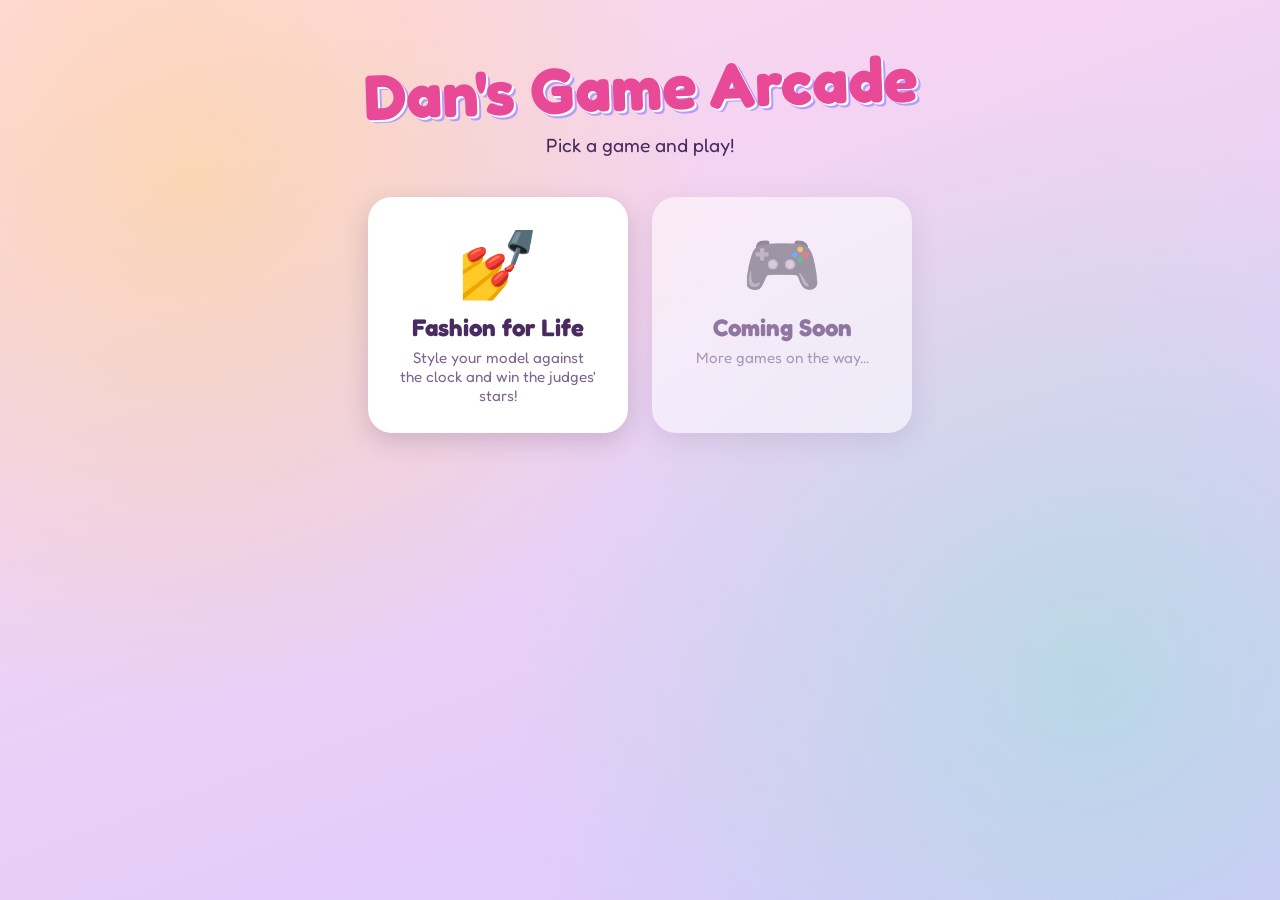
==== index.html @ 33e24d4d "Game arcade + Fashion for Life" ====
<!DOCTYPE html>
<html lang="en">
<head>
<meta charset="UTF-8">
<meta name="viewport" content="width=device-width, initial-scale=1">
<title>Dan's Game Arcade</title>
<link href="https://fonts.googleapis.com/css2?family=Fredoka:wght@400;600;700&display=swap" rel="stylesheet">
<style>
  * { margin: 0; padding: 0; box-sizing: border-box; }
  body {
    font-family: 'Fredoka', 'Chalkboard SE', 'Comic Sans MS', sans-serif;
    min-height: 100dvh;
    display: flex; flex-direction: column; align-items: center;
    padding: 48px 20px;
    color: #4a2b5f;
    background:
      radial-gradient(circle at 15% 20%, rgba(255, 212, 71, .35), transparent 40%),
      radial-gradient(circle at 85% 75%, rgba(127, 232, 198, .4), transparent 45%),
      linear-gradient(160deg, #ffd9ec, #d9c8ff);
  }
  h1 {
    font-size: clamp(2.4rem, 7vw, 4rem);
    color: #e84a97;
    text-shadow: 2px 2px 0 #fff, 4px 4px 0 #b79cff;
    transform: rotate(-2deg);
    margin-bottom: 8px;
  }
  .sub { font-size: 1.2rem; margin-bottom: 40px; }
  .games { display: flex; flex-wrap: wrap; gap: 24px; justify-content: center; max-width: 900px; }
  .game-card {
    display: block; text-decoration: none; color: inherit;
    background: #fff; border-radius: 24px; padding: 28px 32px;
    width: 260px; text-align: center;
    box-shadow: 0 8px 24px rgba(74, 43, 95, .2);
    transition: transform .15s;
  }
  .game-card:hover, .game-card:focus-visible { transform: translateY(-6px) rotate(-1deg); }
  .game-card .icon { font-size: 4rem; }
  .game-card h2 { font-size: 1.5rem; margin: 10px 0 6px; }
  .game-card p { font-size: .95rem; color: #7a6690; }
  .soon { opacity: .55; pointer-events: none; }
</style>
</head>
<body>
  <h1>Dan's Game Arcade</h1>
  <p class="sub">Pick a game and play!</p>
  <div class="games">
    <a class="game-card" href="fashion-for-life/">
      <div class="icon">💅</div>
      <h2>Fashion for Life</h2>
      <p>Style your model against the clock and win the judges' stars!</p>
    </a>
    <div class="game-card soon">
      <div class="icon">🎮</div>
      <h2>Coming Soon</h2>
      <p>More games on the way…</p>
    </div>
  </div>
</body>
</html>
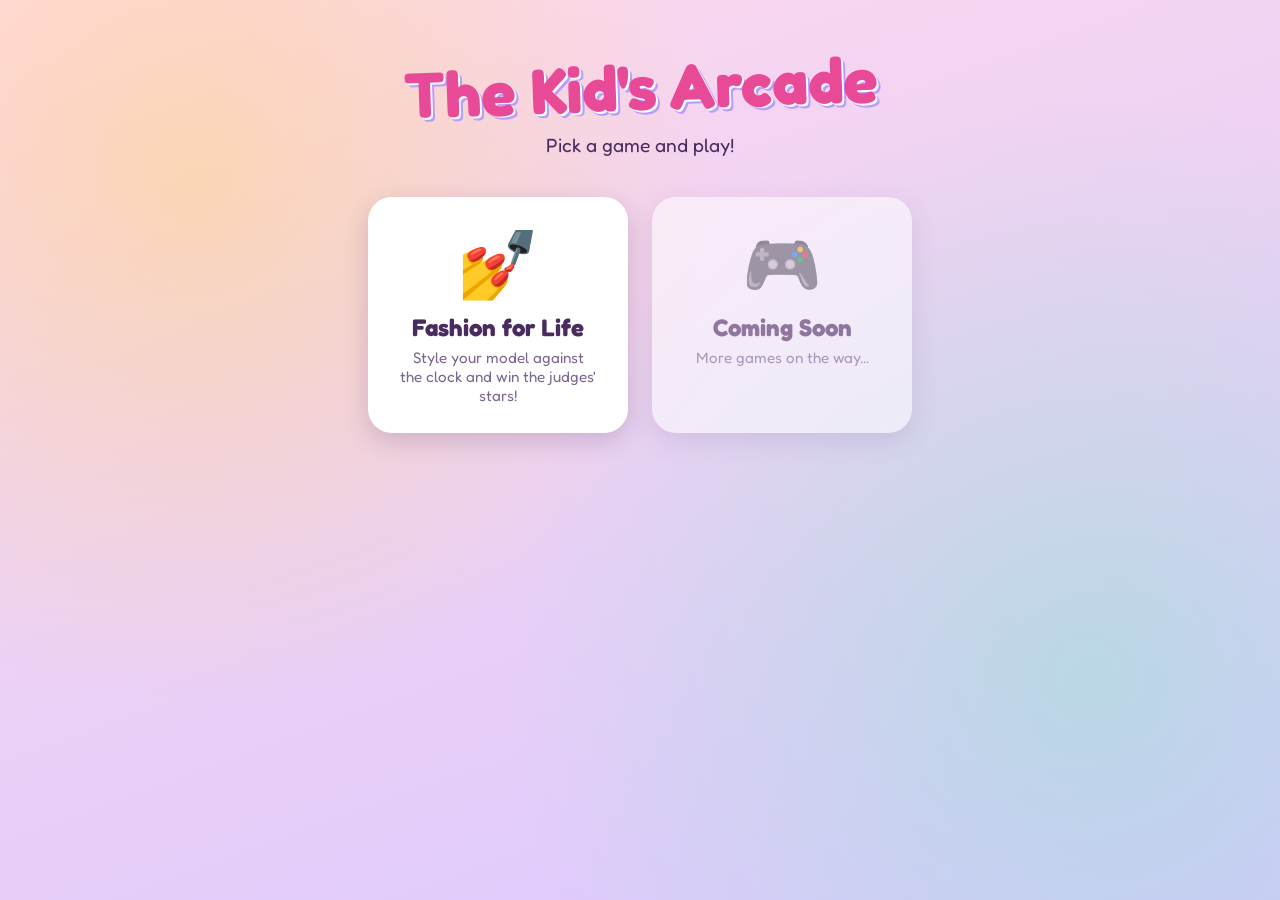
==== commit e25c783f: "Rename arcade to The Kid's Arcade" ====
--- a/index.html
+++ b/index.html
@@ -3,7 +3,7 @@
 <head>
 <meta charset="UTF-8">
 <meta name="viewport" content="width=device-width, initial-scale=1">
-<title>Dan's Game Arcade</title>
+<title>The Kid's Arcade</title>
 <link href="https://fonts.googleapis.com/css2?family=Fredoka:wght@400;600;700&display=swap" rel="stylesheet">
 <style>
   * { margin: 0; padding: 0; box-sizing: border-box; }
@@ -42,7 +42,7 @@
 </style>
 </head>
 <body>
-  <h1>Dan's Game Arcade</h1>
+  <h1>The Kid's Arcade</h1>
   <p class="sub">Pick a game and play!</p>
   <div class="games">
     <a class="game-card" href="fashion-for-life/">
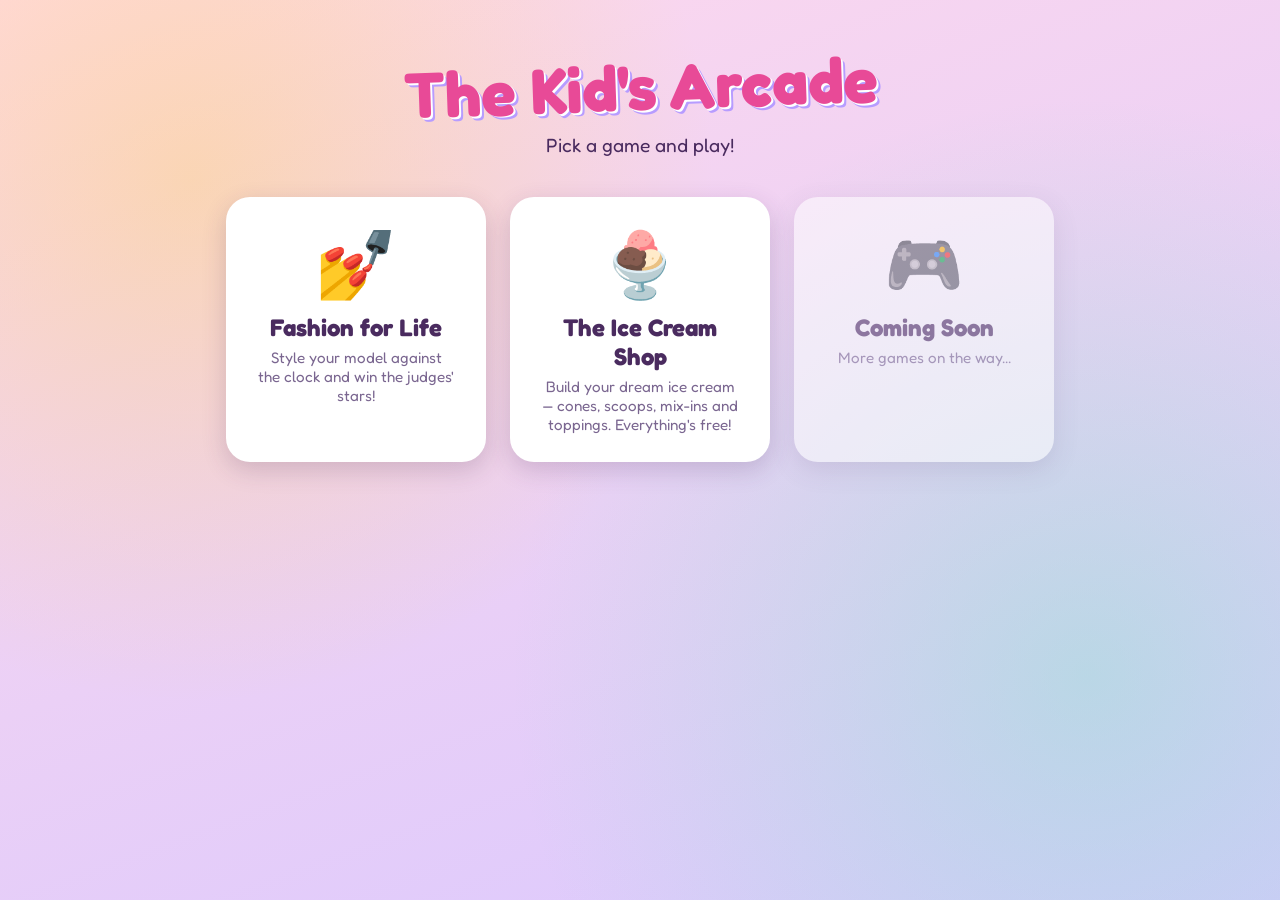
==== commit 0c932028: "Add The Ice Cream Shop game" ====
--- a/index.html
+++ b/index.html
@@ -50,6 +50,11 @@
       <h2>Fashion for Life</h2>
       <p>Style your model against the clock and win the judges' stars!</p>
     </a>
+    <a class="game-card" href="ice-cream-shop/">
+      <div class="icon">🍨</div>
+      <h2>The Ice Cream Shop</h2>
+      <p>Build your dream ice cream — cones, scoops, mix-ins and toppings. Everything's free!</p>
+    </a>
     <div class="game-card soon">
       <div class="icon">🎮</div>
       <h2>Coming Soon</h2>
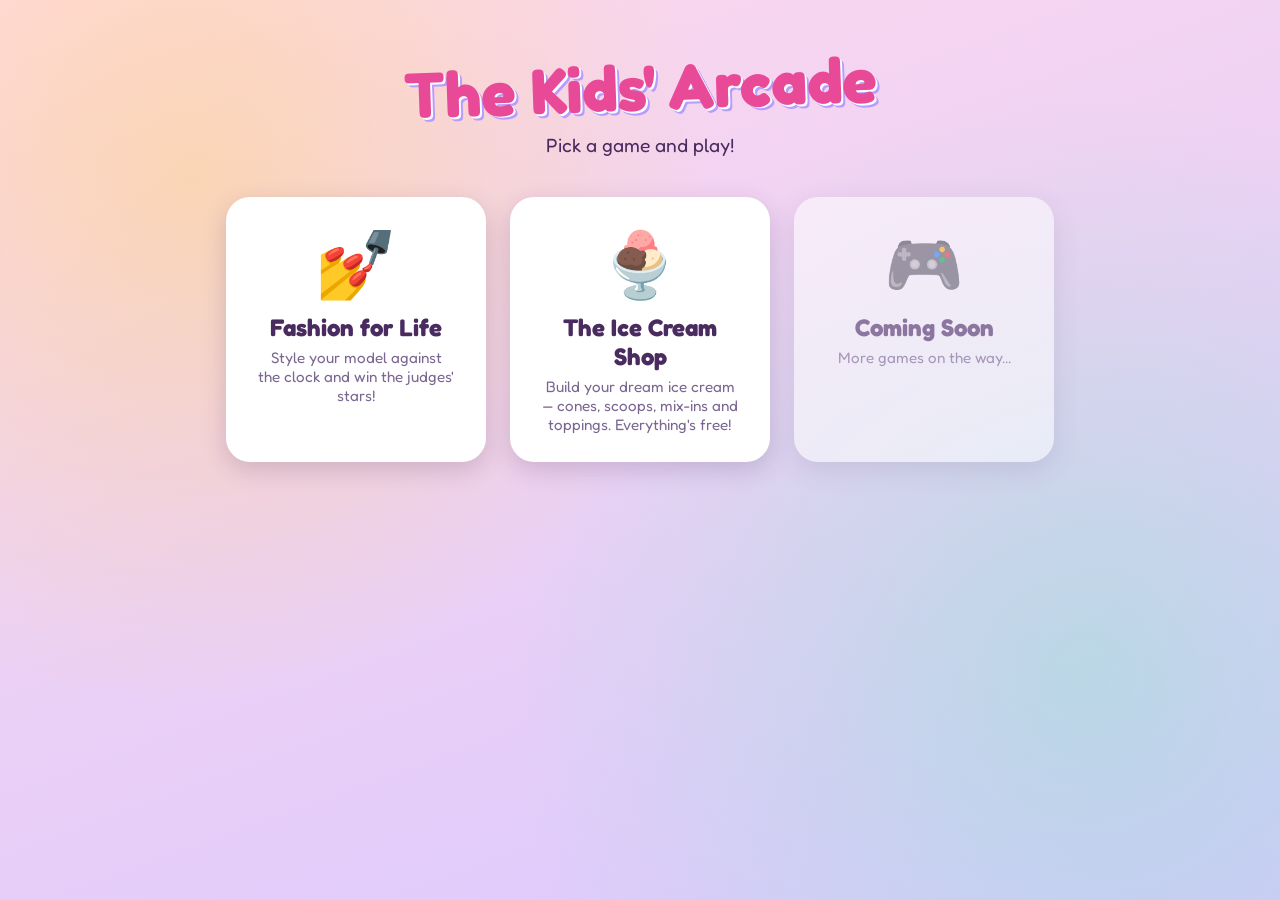
==== commit 0f9cfd77: "Per-scoop toppings, spiral swirl, plural topping names, Kids' Arcade title" ====
--- a/index.html
+++ b/index.html
@@ -3,7 +3,7 @@
 <head>
 <meta charset="UTF-8">
 <meta name="viewport" content="width=device-width, initial-scale=1">
-<title>The Kid's Arcade</title>
+<title>The Kids' Arcade</title>
 <link href="https://fonts.googleapis.com/css2?family=Fredoka:wght@400;600;700&display=swap" rel="stylesheet">
 <style>
   * { margin: 0; padding: 0; box-sizing: border-box; }
@@ -42,7 +42,7 @@
 </style>
 </head>
 <body>
-  <h1>The Kid's Arcade</h1>
+  <h1>The Kids' Arcade</h1>
   <p class="sub">Pick a game and play!</p>
   <div class="games">
     <a class="game-card" href="fashion-for-life/">
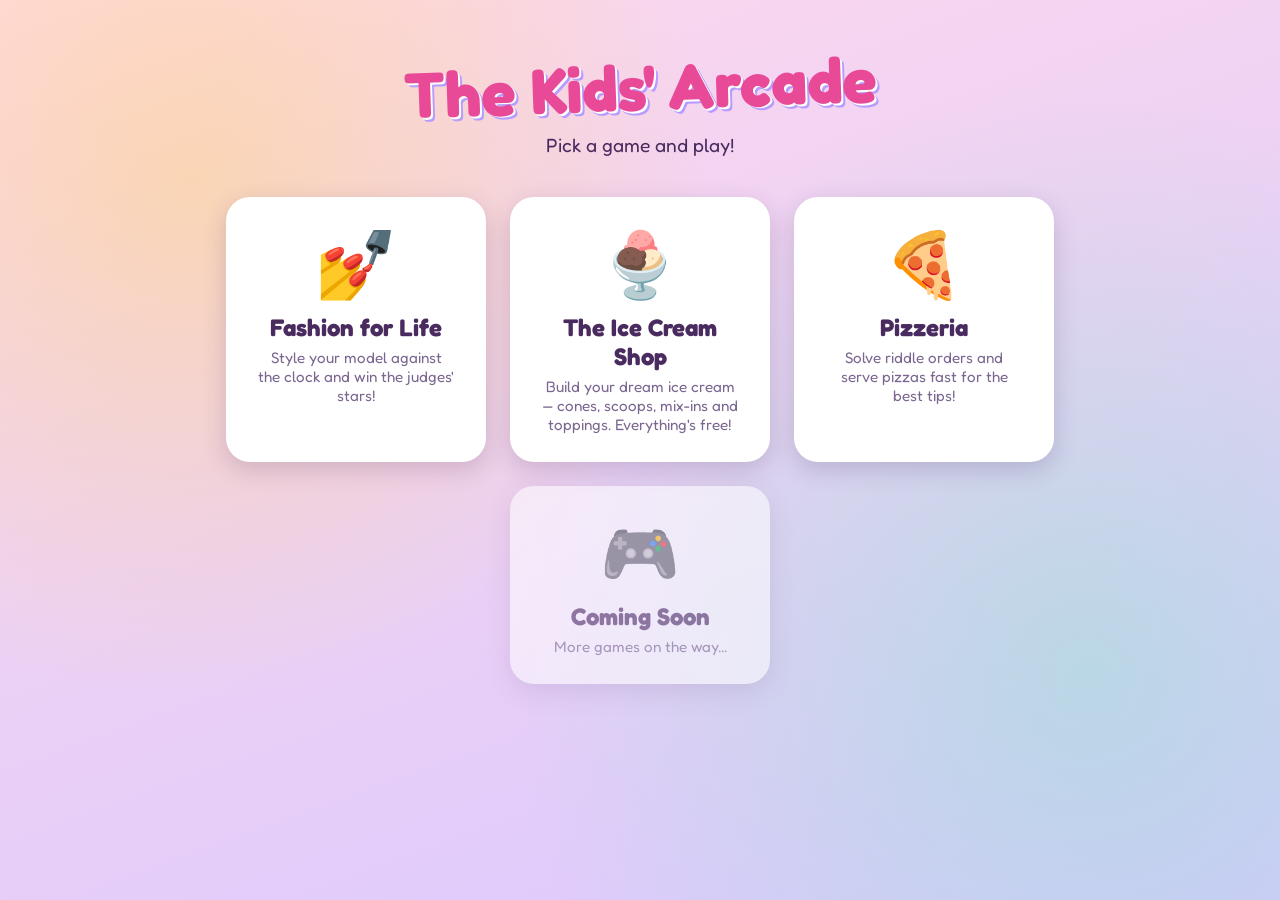
==== commit cc14275d: "Add Pizzeria game: riddle orders, patience clock, tips, topping unlocks" ====
--- a/index.html
+++ b/index.html
@@ -55,6 +55,11 @@
       <h2>The Ice Cream Shop</h2>
       <p>Build your dream ice cream — cones, scoops, mix-ins and toppings. Everything's free!</p>
     </a>
+    <a class="game-card" href="pizzeria/">
+      <div class="icon">🍕</div>
+      <h2>Pizzeria</h2>
+      <p>Solve riddle orders and serve pizzas fast for the best tips!</p>
+    </a>
     <div class="game-card soon">
       <div class="icon">🎮</div>
       <h2>Coming Soon</h2>
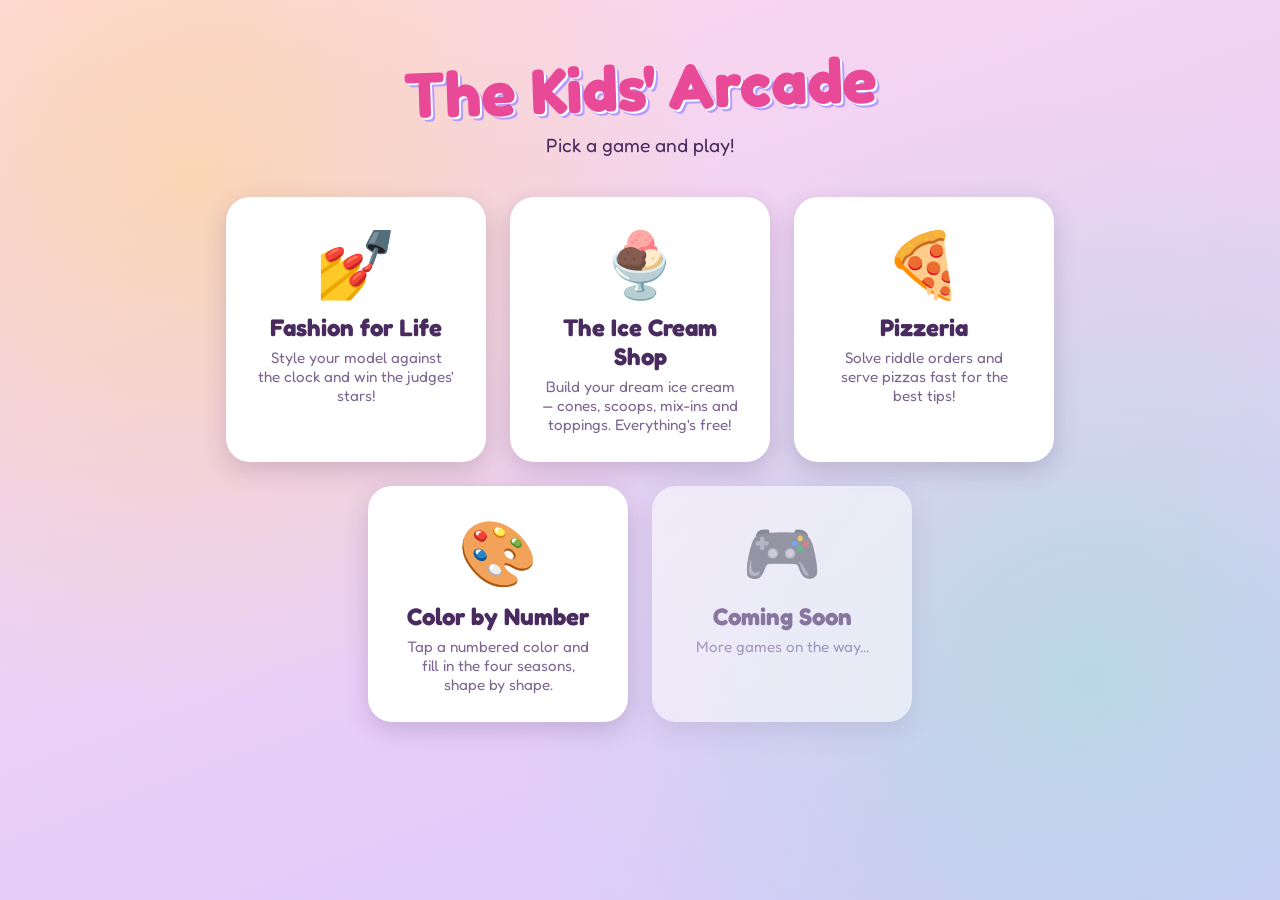
==== commit 6b2b78ca: "Add Color by Number: pixel-grid season scenes, 24-color palette, swipe to fill" ====
--- a/index.html
+++ b/index.html
@@ -60,6 +60,11 @@
       <h2>Pizzeria</h2>
       <p>Solve riddle orders and serve pizzas fast for the best tips!</p>
     </a>
+    <a class="game-card" href="color-by-number/">
+      <div class="icon">🎨</div>
+      <h2>Color by Number</h2>
+      <p>Tap a numbered color and fill in the four seasons, shape by shape.</p>
+    </a>
     <div class="game-card soon">
       <div class="icon">🎮</div>
       <h2>Coming Soon</h2>
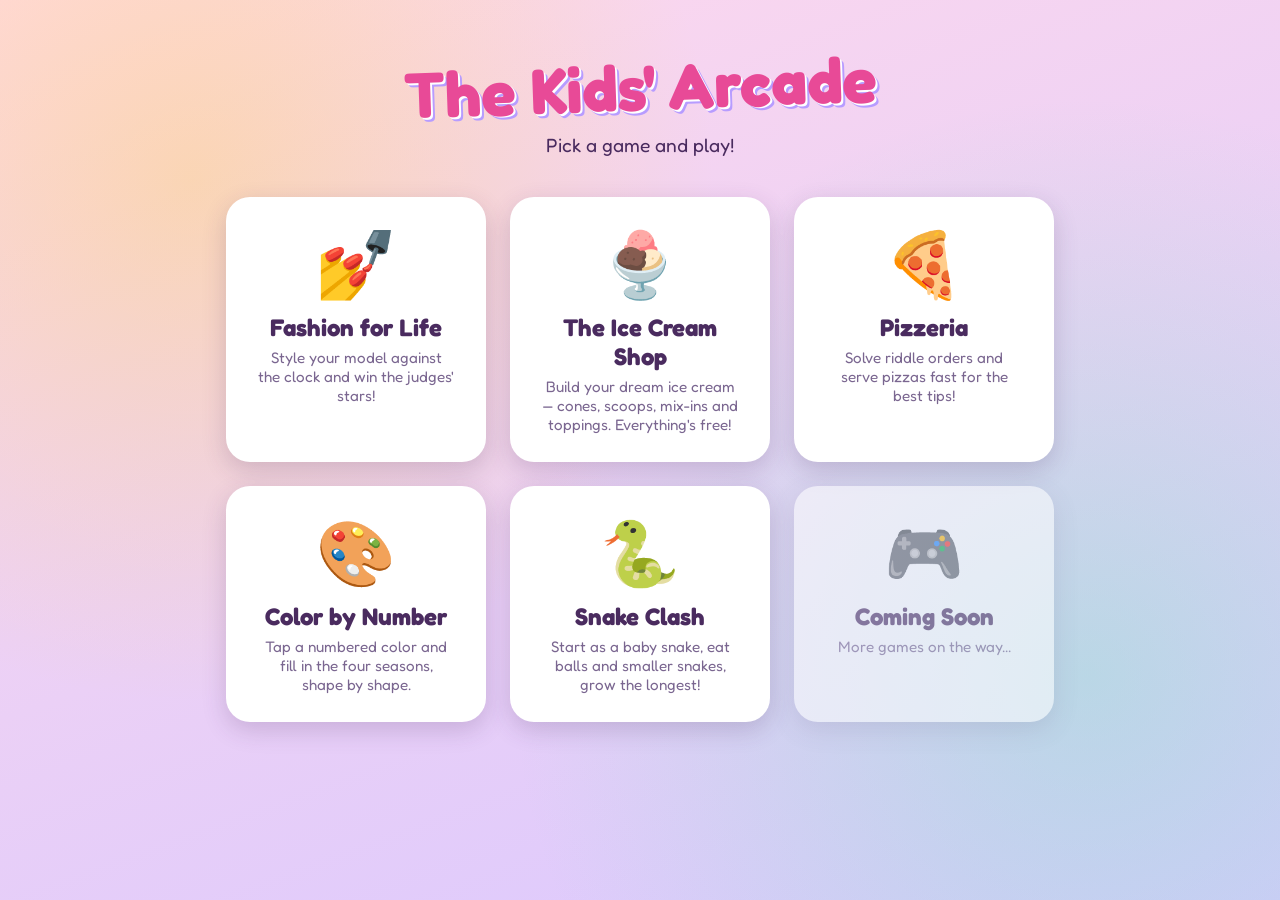
==== commit 31c73e4b: "Add Snake Clash: baby snake grows by eating balls and smaller rival snakes" ====
--- a/index.html
+++ b/index.html
@@ -65,6 +65,11 @@
       <h2>Color by Number</h2>
       <p>Tap a numbered color and fill in the four seasons, shape by shape.</p>
     </a>
+    <a class="game-card" href="snake-clash/">
+      <div class="icon">🐍</div>
+      <h2>Snake Clash</h2>
+      <p>Start as a baby snake, eat balls and smaller snakes, grow the longest!</p>
+    </a>
     <div class="game-card soon">
       <div class="icon">🎮</div>
       <h2>Coming Soon</h2>
